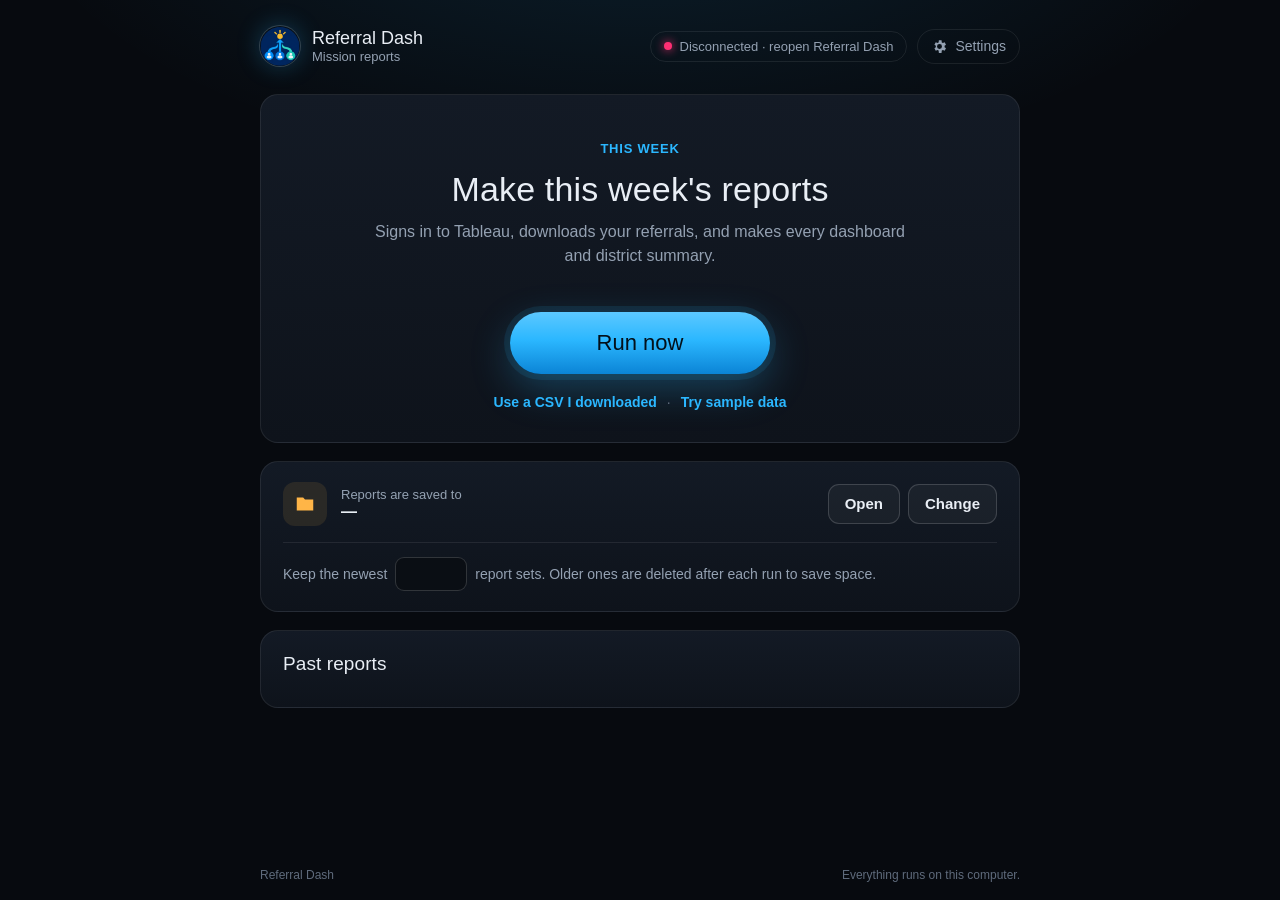
==== referral_dash/web/index.html @ c6f24693 "Shorten the report range label in Advanced settings Co-Authored-By: Claude Opus 5.5 <noreply@anthrop" ====
<!doctype html>
<html lang="en">
  <head>
    <meta charset="utf-8">
    <meta name="viewport" content="width=device-width, initial-scale=1">
    <meta name="color-scheme" content="dark">
    <meta name="theme-color" content="#070a0f">
    <link rel="icon" href="./app-icon.png">
    <link rel="stylesheet" href="./styles.css">
    <script src="./app.js" defer></script>
    <title>Referral Dash</title>
  </head>
  <body>
    <div class="app">
      <header class="topbar">
        <div class="brand">
          <img src="./app-icon.png" alt="" class="brand-mark">
          <div>
            <div class="brand-name">Referral Dash</div>
            <div class="brand-mission" id="brand-mission">Mission reports</div>
          </div>
        </div>
        <div class="top-actions">
          <span class="status-pill" id="status-pill"><i></i><span id="status-text">Connecting…</span></span>
          <button class="ghost-button" id="settings-button" data-view="settings">
            <svg viewBox="0 0 24 24" aria-hidden="true"><path d="M19.14 12.94a7.1 7.1 0 0 0 .05-.94 7.1 7.1 0 0 0-.05-.94l2.03-1.58-1.92-3.32-2.39.96a7.4 7.4 0 0 0-1.62-.94L14.88 3h-3.76l-.36 3.18c-.58.24-1.12.55-1.62.94l-2.39-.96-1.92 3.32 2.03 1.58a7.1 7.1 0 0 0-.05.94c0 .32.02.63.05.94l-2.03 1.58 1.92 3.32 2.39-.96c.5.39 1.04.7 1.62.94l.36 3.18h3.76l.36-3.18c.58-.24 1.12-.55 1.62-.94l2.39.96 1.92-3.32-2.03-1.58ZM12 15.5a3.5 3.5 0 1 1 0-7 3.5 3.5 0 0 1 0 7Z"/></svg>
            Settings
          </button>
        </div>
      </header>

      <main id="home-view" class="view">
        <section class="card run-card">
          <p class="eyebrow" id="run-eyebrow">This week</p>
          <h1 id="run-title">Make this week's reports</h1>
          <p class="lede" id="run-lede">Signs in to Tableau, downloads your referrals, and makes every dashboard and district summary.</p>
          <p class="plan-line" id="plan-line"></p>
          <button class="run-button" id="run-button" data-run="tableau">Run now</button>
          <div class="run-alternatives">
            <button class="link-button" data-run="file">Use a CSV I downloaded</button>
            <span aria-hidden="true">·</span>
            <button class="link-button" data-run="sample">Try sample data</button>
          </div>
        </section>

        <section id="work" class="card work" aria-live="polite" hidden>
          <div class="work-head">
            <div class="work-icon"><svg viewBox="0 0 24 24" aria-hidden="true"><path d="M12 2a10 10 0 1 0 10 10h-3a7 7 0 1 1-7-7V2Z"/></svg></div>
            <div class="work-copy"><strong id="work-title">Making reports</strong><span id="work-message">Starting…</span></div>
            <div class="work-time" id="work-time">0:00</div>
          </div>
          <div class="work-track"><span id="work-bar"></span></div>
          <ol class="work-steps" id="work-steps"></ol>
          <div class="work-result" id="work-result" hidden></div>
          <div class="work-actions" id="work-actions" hidden></div>
        </section>

        <section class="card save-card">
          <div class="save-row">
            <div class="save-icon"><svg viewBox="0 0 24 24" aria-hidden="true"><path d="M3 5h7l2 2h9v12H3V5Z"/></svg></div>
            <div class="save-copy">
              <small>Reports are saved to</small>
              <strong id="output-name">—</strong>
              <span id="output-path"></span>
            </div>
            <div class="save-actions">
              <button class="button" id="output-open">Open</button>
              <button class="button" id="output-change">Change</button>
            </div>
          </div>
          <div class="keep-row">
            <label for="keep-input">Keep the newest</label>
            <input id="keep-input" type="number" min="0" max="100" step="1">
            <span id="keep-help">report sets. Older ones are deleted after each run to save space.</span>
          </div>
        </section>

        <section class="card history">
          <h2>Past reports</h2>
          <div class="report-list" id="report-list"></div>
        </section>
      </main>

      <main id="settings-view" class="view" hidden>
        <section class="welcome" id="welcome">
          <p class="eyebrow">Welcome</p>
          <h1>Two quick things, once.</h1>
          <p class="lede">After this, making the week's reports is one click.</p>
        </section>
        <div class="settings-head" id="settings-head">
          <button class="ghost-button" data-view="home">
            <svg viewBox="0 0 24 24" aria-hidden="true"><path d="M20 11H7.8l5.6-5.6L12 4l-8 8 8 8 1.4-1.4L7.8 13H20v-2Z"/></svg>
            Back
          </button>
          <h1>Settings</h1>
        </div>

        <form class="card form-card" id="account-form">
          <div class="form-head">
            <span class="step" id="account-step">1</span>
            <div>
              <h2>Church account</h2>
              <p>Used to sign in to Tableau for you. It is kept in Windows Credential Manager on this computer only.</p>
            </div>
          </div>
          <div class="fields">
            <label class="wide">Missionary email<input name="email" type="email" autocomplete="email" required placeholder="The email you enter on Tableau's sign-in page"></label>
            <label>Church username<input name="username" autocomplete="username" required></label>
            <label>Password
              <span class="password-field">
                <input name="password" id="account-password" type="password" autocomplete="current-password">
                <button type="button" class="link-button" id="show-password">Show</button>
              </span>
            </label>
          </div>
          <div class="form-foot"><span class="saved-note" id="account-note"></span><button class="button button-primary" type="submit">Save account</button></div>
        </form>

        <form class="card form-card" id="mission-form">
          <div class="form-head">
            <span class="step" id="mission-step">2</span>
            <div>
              <h2>Mission</h2>
              <p>Type it exactly the way Tableau's Mission filter lists it. It is also the title on your mission dashboard.</p>
            </div>
          </div>
          <div class="fields">
            <label class="wide">Mission name<input name="mission" required maxlength="55" placeholder="Tennessee Knoxville Mission"></label>
            <label>Time zone<select name="timezone" id="timezone-select"></select></label>
          </div>
          <div class="form-foot"><span class="saved-note" id="mission-note"></span><button class="button button-primary" type="submit">Save mission</button></div>
        </form>

        <p class="setup-alt" id="setup-alt">Want to see what it makes first? <button class="link-button" data-run="sample">Try sample data</button></p>

        <details class="card advanced" id="advanced">
          <summary>
            <div><h2>Advanced</h2></div>
            <svg viewBox="0 0 24 24" aria-hidden="true"><path d="m12 15.4-6-6L7.4 8l4.6 4.6L16.6 8 18 9.4l-6 6Z"/></svg>
          </summary>
          <form id="advanced-form">
            <fieldset class="date-choice">
              <legend>Reports cover</legend>
              <label class="choice"><input type="radio" name="report_mode" value="days"><span>Past</span><input class="days-input" name="lookback_days" type="number" min="1" max="365"><span>days</span></label>
              <label class="choice"><input type="radio" name="report_mode" value="range"><span>Date range</span></label>
              <div class="date-pair" data-mode="report_mode">
                <label>From<input name="report_start" type="date"></label>
                <label>To<input name="report_end" type="date"></label>
              </div>
            </fieldset>
            <fieldset class="date-choice">
              <legend>Compare to</legend>
              <label class="choice"><input type="radio" name="compare_mode" value="days"><input class="days-input" name="compare_days" type="number" min="1" max="365"><span>days before</span></label>
              <label class="choice"><input type="radio" name="compare_mode" value="range"><span>Date range</span></label>
              <div class="date-pair" data-mode="compare_mode">
                <label>From<input name="compare_start" type="date"></label>
                <label>To<input name="compare_end" type="date"></label>
              </div>
            </fieldset>
            <p class="advanced-note" id="dates-preview"></p>
            <div class="fields">
              <label>Lightning under (minutes)<input name="lightning" type="number" min="0" max="1440"></label>
              <label>Morning begins<input name="start_time" type="time"></label>
              <label>Night begins<input name="cutoff_time" type="time"></label>
              <label>Pepper at (% found)<input name="pepper" type="number" min="0" max="100"></label>
              <label class="wide">Zones in another time zone <small>One per line, like <code>Hawaii = HST</code></small><textarea name="overrides" rows="2"></textarea></label>
              <label class="wide">Tableau workbook link<input name="tableau_view_url" required></label>
              <label class="check-row wide"><input name="show_browser" type="checkbox">Always show the browser while downloading</label>
            </div>
            <div class="form-foot"><span></span><button class="button" type="submit">Save advanced settings</button></div>
          </form>
        </details>
      </main>

      <footer><span id="footer-version">Referral Dash</span><span>Everything runs on this computer.</span></footer>
    </div>
    <div id="toast-region" class="toast-region" aria-live="assertive"></div>
  </body>
</html>
---- referral_dash/web/styles.css ----
/* Same night-dashboard look and fonts as the report pictures. */
@font-face { font-family: "Cal Sans"; src: url("./fonts/CalSans-Regular.ttf") format("truetype"); font-display: swap; }
@font-face { font-family: Nunito; src: url("./fonts/Nunito-Regular.ttf") format("truetype"); font-weight: 400; font-display: swap; }
@font-face { font-family: Nunito; src: url("./fonts/Nunito-Bold.ttf") format("truetype"); font-weight: 700; font-display: swap; }

:root {
  --page: #070a0f;
  --card: #0e131b;
  --card-raised: #131a25;
  --field: #0a0e14;
  --line: rgba(255, 255, 255, 0.08);
  --line-strong: rgba(255, 255, 255, 0.16);
  --text: #e9eef5;
  --muted: #94a1b2;
  --subtle: #5f6b7c;
  --cyan: #2bb7ff;
  --cyan-deep: #0b84d6;
  --cyan-glow: rgba(43, 183, 255, 0.28);
  --pink: #ff2f73;
  --pink-soft: rgba(255, 47, 115, 0.12);
  --green: #3ddc97;
  --green-soft: rgba(61, 220, 151, 0.12);
  --amber: #ffb547;
  --amber-soft: rgba(255, 181, 71, 0.12);
  --radius: 18px;
  font-family: Nunito, "Segoe UI", sans-serif;
  font-size: 15px;
  color: var(--text);
  background: var(--page);
  color-scheme: dark;
}

* { box-sizing: border-box; }
body {
  margin: 0;
  min-height: 100vh;
  background:
    radial-gradient(900px 420px at 50% -120px, rgba(43, 183, 255, 0.13), transparent 70%),
    var(--page);
}
button, input, select, textarea { font: inherit; color: inherit; }
button { cursor: pointer; }
button:disabled { cursor: default; opacity: 0.5; }
[hidden] { display: none !important; }
h1, h2 { margin: 0; font-family: "Cal Sans", Nunito, sans-serif; font-weight: 400; letter-spacing: 0.005em; }
h1 { font-size: 34px; line-height: 1.1; }
h2 { font-size: 19px; }
p { margin: 0; color: var(--muted); line-height: 1.5; }
code { padding: 1px 5px; border-radius: 5px; background: var(--field); color: var(--text); font-size: 12px; }
svg { fill: currentColor; }
:focus-visible { outline: 2px solid var(--cyan); outline-offset: 2px; }

.app { display: flex; flex-direction: column; gap: 18px; width: min(760px, 100% - 32px); min-height: 100vh; margin: 0 auto; padding: 22px 0 18px; }

/* ----- top bar ----- */
.topbar { display: flex; align-items: center; justify-content: space-between; gap: 12px; padding: 4px 0 10px; }
.brand { display: flex; align-items: center; gap: 12px; min-width: 0; }
.brand-mark { width: 40px; height: 40px; border-radius: 50%; box-shadow: 0 0 0 1px var(--line-strong), 0 0 24px var(--cyan-glow); }
.brand-name { font-family: "Cal Sans", Nunito, sans-serif; font-size: 18px; }
.brand-mission { overflow: hidden; max-width: 320px; color: var(--muted); font-size: 13px; text-overflow: ellipsis; white-space: nowrap; }
.top-actions { display: flex; align-items: center; gap: 10px; }

.status-pill { display: inline-flex; align-items: center; gap: 8px; padding: 7px 13px; border: 1px solid var(--line); border-radius: 999px; color: var(--muted); font-size: 13px; white-space: nowrap; }
.status-pill i { width: 8px; height: 8px; border-radius: 50%; background: var(--subtle); }
.status-pill.is-ok i { background: var(--green); box-shadow: 0 0 10px var(--green); }
.status-pill.is-busy i { background: var(--cyan); box-shadow: 0 0 10px var(--cyan); animation: pulse 1.4s infinite; }
.status-pill.is-warn i { background: var(--amber); box-shadow: 0 0 10px var(--amber); }
.status-pill.is-error i { background: var(--pink); box-shadow: 0 0 10px var(--pink); }

.ghost-button { display: inline-flex; align-items: center; gap: 7px; padding: 8px 13px; border: 1px solid var(--line); border-radius: 999px; background: transparent; color: var(--muted); font-size: 14px; }
.ghost-button svg { width: 17px; height: 17px; }
.ghost-button:hover { border-color: var(--line-strong); color: var(--text); }

/* ----- shared pieces ----- */
.view { display: flex; flex-direction: column; gap: 18px; }
.card { padding: 26px; border: 1px solid var(--line); border-radius: var(--radius); background: linear-gradient(180deg, var(--card-raised), var(--card)); }
.eyebrow { color: var(--cyan); font-size: 13px; font-weight: 700; letter-spacing: 0.06em; text-transform: uppercase; }
.lede { max-width: 540px; font-size: 16px; }

.button {
  display: inline-flex; align-items: center; justify-content: center; gap: 8px; min-height: 40px; padding: 0 16px;
  border: 1px solid var(--line-strong); border-radius: 11px; background: rgba(255, 255, 255, 0.04); font-weight: 700; white-space: nowrap;
  transition: border-color 140ms ease, background 140ms ease;
}
.button:hover:not(:disabled) { border-color: rgba(255, 255, 255, 0.3); background: rgba(255, 255, 255, 0.07); }
.button-primary { border-color: transparent; background: linear-gradient(180deg, var(--cyan), var(--cyan-deep)); color: #04111c; }
.button-primary:hover:not(:disabled) { border-color: transparent; background: linear-gradient(180deg, #5cc8ff, var(--cyan)); }
.link-button { padding: 0; border: 0; background: none; color: var(--cyan); font-weight: 700; }
.link-button:hover:not(:disabled) { text-decoration: underline; }

/* ----- run card ----- */
.run-card { display: flex; flex-direction: column; align-items: center; gap: 12px; padding: 44px 28px 32px; text-align: center; }
.run-card .lede { margin-bottom: 10px; }
.run-button {
  min-width: 260px; min-height: 62px; padding: 0 34px; border: 0; border-radius: 999px;
  background: linear-gradient(180deg, #5cc8ff, var(--cyan) 45%, var(--cyan-deep));
  color: #03101a; font-family: "Cal Sans", Nunito, sans-serif; font-size: 22px;
  box-shadow: 0 0 0 6px rgba(43, 183, 255, 0.1), 0 14px 40px var(--cyan-glow);
  transition: transform 140ms ease, box-shadow 140ms ease;
}
.run-button:hover:not(:disabled) { transform: translateY(-1px); box-shadow: 0 0 0 8px rgba(43, 183, 255, 0.14), 0 18px 48px var(--cyan-glow); }
.run-button.is-quiet { background: rgba(255, 255, 255, 0.06); color: var(--text); box-shadow: inset 0 0 0 1px var(--line-strong); }
.run-alternatives { display: flex; align-items: center; gap: 10px; margin-top: 8px; color: var(--subtle); font-size: 14px; }
.plan-line { margin-bottom: 10px; color: var(--muted); font-size: 14px; }
.plan-line.is-error { color: #ff9d8a; }

/* ----- progress ----- */
.work { display: flex; flex-direction: column; gap: 18px; }
.work-head { display: grid; grid-template-columns: 44px 1fr auto; align-items: center; gap: 14px; }
.work-icon { display: grid; place-items: center; width: 44px; height: 44px; border-radius: 50%; background: rgba(43, 183, 255, 0.12); color: var(--cyan); }
.work-icon svg { width: 24px; height: 24px; }
.work.is-running .work-icon svg { animation: spin 0.9s linear infinite; }
.work.is-done .work-icon { background: var(--green-soft); color: var(--green); }
.work.is-failed .work-icon { background: var(--pink-soft); color: var(--pink); }
.work.is-attention .work-icon { background: var(--amber-soft); color: var(--amber); }
.work-copy strong { display: block; font-family: "Cal Sans", Nunito, sans-serif; font-size: 20px; font-weight: 400; }
.work-copy span { display: block; margin-top: 3px; color: var(--muted); line-height: 1.45; overflow-wrap: anywhere; }
.work.is-failed .work-copy span { color: #ff9dbb; }
.work.is-attention .work-copy span { color: var(--amber); }
.work-time { color: var(--subtle); font-variant-numeric: tabular-nums; }
.work-track { height: 6px; overflow: hidden; border-radius: 99px; background: rgba(255, 255, 255, 0.06); }
.work-track span { display: block; height: 100%; border-radius: inherit; background: linear-gradient(90deg, var(--cyan-deep), var(--cyan)); box-shadow: 0 0 12px var(--cyan); transition: width 400ms ease; }
.work.is-done .work-track span { background: var(--green); box-shadow: 0 0 12px var(--green); }
.work.is-failed .work-track span { background: var(--pink); box-shadow: 0 0 12px var(--pink); }
.work-steps { display: grid; grid-template-columns: repeat(3, 1fr); gap: 10px; margin: 0; padding: 0; list-style: none; }
.work-steps li { display: flex; gap: 10px; padding: 12px; border: 1px solid var(--line); border-radius: 12px; background: var(--field); }
.work-steps li > span { display: grid; flex: none; place-items: center; width: 22px; height: 22px; border: 1px solid var(--line-strong); border-radius: 50%; font-size: 12px; font-weight: 700; }
.work-steps li.is-active > span { border-color: var(--cyan); border-top-color: transparent; animation: spin 0.9s linear infinite; }
.work-steps li.is-done > span { border-color: transparent; background: var(--green); color: #04140c; }
.work-steps li.is-failed > span { border-color: transparent; background: var(--pink); color: #fff; }
.work-steps strong { display: block; font-size: 14px; }
.work-steps small { display: block; margin-top: 2px; color: var(--muted); font-size: 12px; line-height: 1.4; }
.work-result { display: grid; grid-template-columns: repeat(4, 1fr); gap: 10px; }
.stat { padding: 14px; border: 1px solid var(--line); border-radius: 12px; background: var(--field); }
.stat strong { display: block; color: var(--cyan); font-family: "Cal Sans", Nunito, sans-serif; font-size: 30px; font-weight: 400; line-height: 1.1; }
.stat strong.small { font-size: 22px; line-height: 1.35; }
.stat small { display: block; margin-top: 4px; color: var(--muted); font-size: 13px; }
.result-note { grid-column: 1 / -1; color: var(--subtle); font-size: 13px; }
.work-actions { display: flex; flex-wrap: wrap; gap: 10px; }

/* ----- where reports go ----- */
.save-card { display: flex; flex-direction: column; gap: 16px; padding: 20px 22px; }
.save-row { display: grid; grid-template-columns: 44px 1fr auto; align-items: center; gap: 14px; }
.save-icon { display: grid; place-items: center; width: 44px; height: 44px; border-radius: 12px; background: rgba(255, 181, 71, 0.1); color: var(--amber); }
.save-icon svg { width: 22px; height: 22px; }
.save-copy { min-width: 0; }
.save-copy small { display: block; color: var(--muted); font-size: 13px; }
.save-copy strong { display: block; margin-top: 1px; font-size: 16px; }
.save-copy span { display: block; overflow: hidden; color: var(--subtle); font-size: 12px; text-overflow: ellipsis; white-space: nowrap; }
.save-actions { display: flex; gap: 8px; }
.keep-row { display: flex; flex-wrap: wrap; align-items: center; gap: 8px; padding-top: 14px; border-top: 1px solid var(--line); color: var(--muted); font-size: 14px; }
.keep-row label { display: inline; color: inherit; font-size: inherit; font-weight: 400; }
.keep-row input { width: 72px; min-height: 34px; padding: 0 8px; border-radius: 9px; font-size: 14px; font-weight: 700; }

/* ----- past reports ----- */
.history { display: flex; flex-direction: column; gap: 10px; padding: 22px; }
.report-list { display: flex; flex-direction: column; }
.report-row { display: flex; align-items: center; justify-content: space-between; gap: 14px; padding: 12px 0; border-top: 1px solid var(--line); }
.report-row:first-child { border-top: 0; }
.report-main { min-width: 0; }
.report-main strong { display: block; font-size: 15px; }
.report-main span { display: block; margin-top: 2px; color: var(--muted); font-size: 13px; }
.empty-state { padding: 6px 0 2px; }

/* ----- setup and settings ----- */
.welcome { display: flex; flex-direction: column; gap: 10px; padding: 26px 4px 8px; }
.settings-head { display: flex; align-items: center; gap: 16px; padding-top: 6px; }
.settings-head h1 { font-size: 28px; }
.form-card { display: flex; flex-direction: column; gap: 20px; }
.form-head { display: grid; grid-template-columns: 36px 1fr; gap: 14px; }
.form-head p { margin-top: 4px; font-size: 14px; }
.step { display: grid; place-items: center; width: 36px; height: 36px; border: 1px solid var(--cyan); border-radius: 50%; color: var(--cyan); font-family: "Cal Sans", Nunito, sans-serif; font-size: 17px; }
.step.is-done { border-color: transparent; background: var(--green); color: #04140c; }
.fields { display: grid; grid-template-columns: 1fr 1fr; gap: 14px; }
.fields .wide { grid-column: 1 / -1; }
label { display: flex; flex-direction: column; gap: 7px; color: var(--muted); font-size: 13px; font-weight: 700; }
label small { color: var(--subtle); font-weight: 400; }
input, select, textarea { width: 100%; min-height: 44px; padding: 10px 13px; border: 1px solid var(--line-strong); border-radius: 11px; background: var(--field); font-size: 15px; font-weight: 400; }
input::placeholder, textarea::placeholder { color: var(--subtle); }
input:focus, select:focus, textarea:focus { border-color: var(--cyan); outline: none; box-shadow: 0 0 0 3px rgba(43, 183, 255, 0.18); }
textarea { resize: vertical; }
.password-field { position: relative; display: block; }
.password-field input { padding-right: 64px; }
.password-field .link-button { position: absolute; top: 50%; right: 14px; transform: translateY(-50%); font-size: 13px; }
.check-row { flex-direction: row; align-items: center; gap: 10px; color: var(--text); font-size: 14px; font-weight: 400; }
.check-row input { width: 18px; min-height: 18px; accent-color: var(--cyan); }
.form-foot { display: flex; align-items: center; justify-content: space-between; gap: 12px; }
.saved-note { color: var(--green); font-size: 13px; font-weight: 700; }
.setup-alt { padding: 0 4px; text-align: center; }

.advanced { padding: 0; }
.advanced summary { display: flex; align-items: center; justify-content: space-between; gap: 12px; padding: 22px 26px; list-style: none; cursor: pointer; }
.advanced summary::-webkit-details-marker { display: none; }
.advanced summary p { margin-top: 3px; font-size: 14px; }
.advanced summary svg { width: 24px; height: 24px; color: var(--muted); transition: transform 160ms ease; }
.advanced[open] summary svg { transform: rotate(180deg); }
.advanced form { display: flex; flex-direction: column; gap: 16px; padding: 4px 26px 26px; }
.advanced-note { color: var(--subtle); font-size: 13px; }
.date-choice { display: flex; flex-direction: column; gap: 10px; margin: 0; padding: 0 0 16px; border: 0; border-bottom: 1px solid var(--line); }
.date-choice legend { padding: 0 0 10px; color: var(--text); font-size: 15px; font-weight: 700; }
.date-choice .choice { flex-direction: row; align-items: center; gap: 10px; color: var(--text); font-size: 14px; font-weight: 400; }
.date-choice .choice input[type="radio"] { width: 18px; min-height: 18px; margin: 0; accent-color: var(--cyan); }
.date-choice .days-input { width: 84px; min-height: 38px; padding: 0 10px; }
.date-pair { display: grid; grid-template-columns: 1fr 1fr; gap: 14px; padding-left: 28px; }
.date-pair input { color-scheme: dark; }

footer { display: flex; justify-content: space-between; gap: 12px; margin-top: auto; padding-top: 8px; color: var(--subtle); font-size: 12px; }

.toast-region { position: fixed; right: 20px; bottom: 20px; z-index: 20; display: flex; flex-direction: column; gap: 8px; max-width: 380px; }
.toast { padding: 12px 15px; border: 1px solid var(--line-strong); border-left: 3px solid var(--green); border-radius: 11px; background: var(--card-raised); box-shadow: 0 16px 40px rgba(0, 0, 0, 0.45); font-size: 14px; line-height: 1.45; animation: rise 160ms ease; }
.toast.error { border-left-color: var(--pink); }

@keyframes spin { to { transform: rotate(360deg); } }
@keyframes pulse { 50% { opacity: 0.35; } }
@keyframes rise { from { opacity: 0; transform: translateY(6px); } }

@media (max-width: 640px) {
  h1 { font-size: 28px; }
  .card { padding: 20px; }
  .run-button { min-width: 0; width: 100%; }
  .fields, .work-steps { grid-template-columns: 1fr; }
  .work-result { grid-template-columns: 1fr 1fr; }
  .save-row { grid-template-columns: 44px 1fr; }
  .save-actions { grid-column: 1 / -1; }
  .status-pill { display: none; }
}

@media (prefers-reduced-motion: reduce) {
  *, *::before, *::after { animation: none !important; transition: none !important; }
}
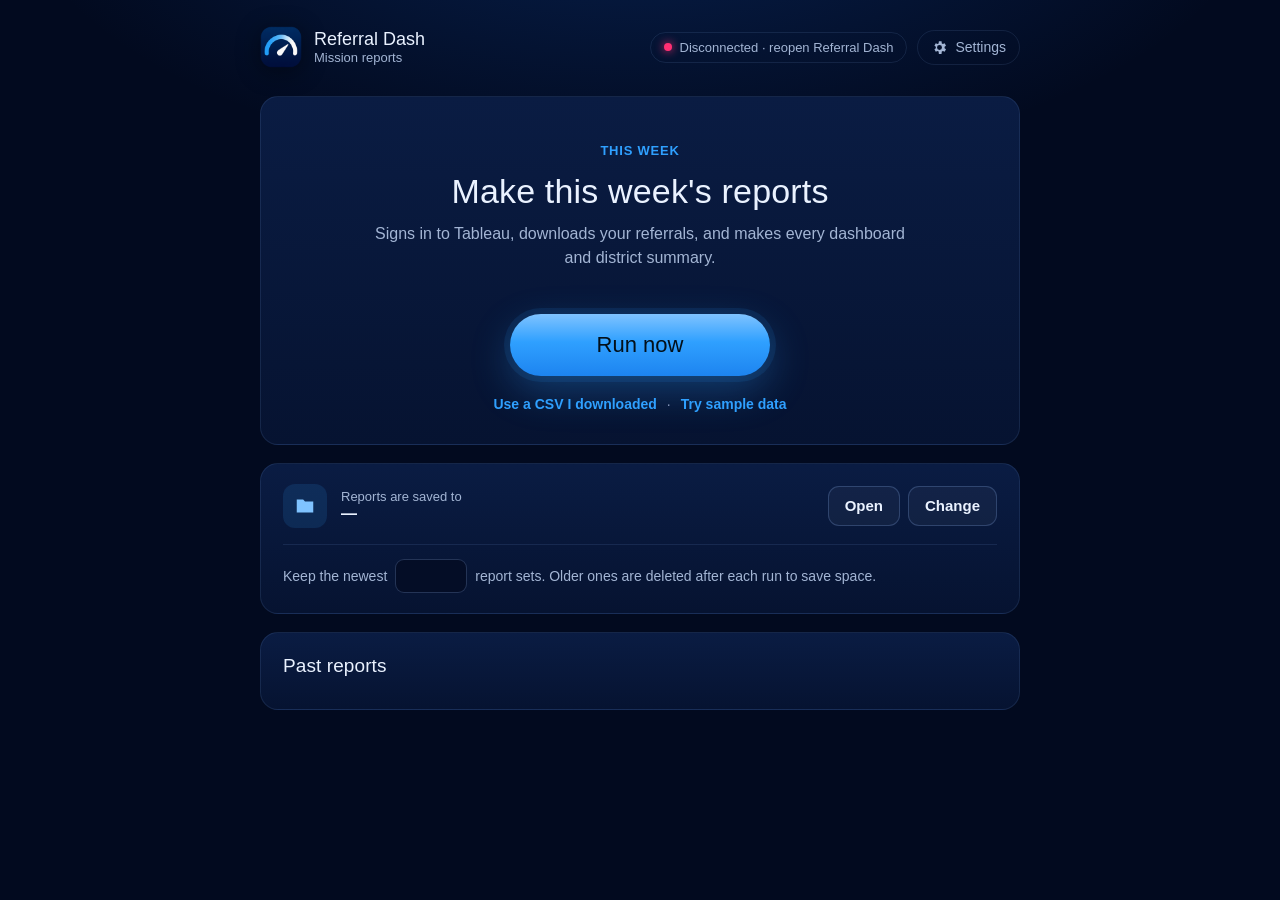
==== commit 21c89371: "Referral Dash 2.4.0: Drive picks, auto mission and time zone, new look - Google Drive: pick any fold" ====
--- a/referral_dash/web/index.html
+++ b/referral_dash/web/index.html
@@ -4,7 +4,7 @@
     <meta charset="utf-8">
     <meta name="viewport" content="width=device-width, initial-scale=1">
     <meta name="color-scheme" content="dark">
-    <meta name="theme-color" content="#070a0f">
+    <meta name="theme-color" content="#020a1f">
     <link rel="icon" href="./app-icon.png">
     <link rel="stylesheet" href="./styles.css">
     <script src="./app.js" defer></script>
@@ -43,17 +43,21 @@
           </div>
         </section>
 
-        <section id="work" class="card work" aria-live="polite" hidden>
-          <div class="work-head">
-            <div class="work-icon"><svg viewBox="0 0 24 24" aria-hidden="true"><path d="M12 2a10 10 0 1 0 10 10h-3a7 7 0 1 1-7-7V2Z"/></svg></div>
-            <div class="work-copy"><strong id="work-title">Making reports</strong><span id="work-message">Starting…</span></div>
-            <div class="work-time" id="work-time">0:00</div>
-          </div>
-          <div class="work-track"><span id="work-bar"></span></div>
-          <ol class="work-steps" id="work-steps"></ol>
-          <div class="work-result" id="work-result" hidden></div>
-          <div class="work-actions" id="work-actions" hidden></div>
-        </section>
+        <div class="work-wrap" id="work-wrap" hidden>
+          <div class="work-clip">
+            <section id="work" class="card work">
+              <div class="work-head">
+                <div class="work-icon"><svg viewBox="0 0 24 24" aria-hidden="true"><path d="M12 2a10 10 0 1 0 10 10h-3a7 7 0 1 1-7-7V2Z"/></svg></div>
+                <div class="work-copy" aria-live="polite"><strong id="work-title">Making reports</strong><span id="work-message">Starting…</span></div>
+                <div class="work-time" id="work-time">0:00</div>
+              </div>
+              <div class="work-track"><span id="work-bar"></span></div>
+              <ol class="work-steps" id="work-steps"></ol>
+              <div class="work-result" id="work-result" hidden></div>
+              <div class="work-actions" id="work-actions" hidden></div>
+            </section>
+          </div>
+        </div>
 
         <section class="card save-card">
           <div class="save-row">
@@ -68,6 +72,20 @@
               <button class="button" id="output-change">Change</button>
             </div>
           </div>
+          <div class="save-row drive-row" id="drive-row" hidden>
+            <div class="save-icon drive-icon"><svg viewBox="0 0 24 24" aria-hidden="true"><path d="M8.1 3h7.8l6.1 10.6-3.9 6.8H5.9L2 13.6 8.1 3Zm1.2 2-4.9 8.6 1.9 3.3 4.9-8.6L9.3 5Zm3.9 4.3L8.3 18h9.4l2-3.4-4.9-.1-1.6-5.2Z"/></svg></div>
+            <div class="save-copy">
+              <small>Also upload to Google Drive</small>
+              <strong id="drive-name">Not connected</strong>
+              <span id="drive-note"></span>
+            </div>
+            <div class="save-actions">
+              <button class="button" id="drive-open" hidden>Open</button>
+              <button class="button" id="drive-connect">Connect Google Drive</button>
+              <button class="button" id="drive-cancel" hidden>Cancel</button>
+              <button class="button" id="drive-disconnect" hidden>Disconnect</button>
+            </div>
+          </div>
           <div class="keep-row">
             <label for="keep-input">Keep the newest</label>
             <input id="keep-input" type="number" min="0" max="100" step="1">
@@ -83,9 +101,7 @@
 
       <main id="settings-view" class="view" hidden>
         <section class="welcome" id="welcome">
-          <p class="eyebrow">Welcome</p>
-          <h1>Two quick things, once.</h1>
-          <p class="lede">After this, making the week's reports is one click.</p>
+          <h1>Set up Referral Dash</h1>
         </section>
         <div class="settings-head" id="settings-head">
           <button class="ghost-button" data-view="home">
@@ -100,11 +116,11 @@
             <span class="step" id="account-step">1</span>
             <div>
               <h2>Church account</h2>
-              <p>Used to sign in to Tableau for you. It is kept in Windows Credential Manager on this computer only.</p>
+              <p>Signs in to Tableau for you. Stays on this PC.</p>
             </div>
           </div>
           <div class="fields">
-            <label class="wide">Missionary email<input name="email" type="email" autocomplete="email" required placeholder="The email you enter on Tableau's sign-in page"></label>
+            <label class="wide">Missionary email<input name="email" type="email" autocomplete="email" required placeholder="Your Tableau sign-in email"></label>
             <label>Church username<input name="username" autocomplete="username" required></label>
             <label>Password
               <span class="password-field">
@@ -113,7 +129,7 @@
               </span>
             </label>
           </div>
-          <div class="form-foot"><span class="saved-note" id="account-note"></span><button class="button button-primary" type="submit">Save account</button></div>
+          <div class="form-foot save-foot"><span class="saved-note" id="account-note"></span><button class="button button-primary" type="submit">Save</button></div>
         </form>
 
         <form class="card form-card" id="mission-form">
@@ -121,17 +137,18 @@
             <span class="step" id="mission-step">2</span>
             <div>
               <h2>Mission</h2>
-              <p>Type it exactly the way Tableau's Mission filter lists it. It is also the title on your mission dashboard.</p>
+              <p id="mission-help">Found in Tableau on your first run.</p>
             </div>
           </div>
           <div class="fields">
-            <label class="wide">Mission name<input name="mission" required maxlength="55" placeholder="Tennessee Knoxville Mission"></label>
+            <label class="wide">Mission name<input name="mission" maxlength="55" placeholder="Found automatically" list="mission-options" autocomplete="off"></label>
+            <datalist id="mission-options"></datalist>
             <label>Time zone<select name="timezone" id="timezone-select"></select></label>
           </div>
-          <div class="form-foot"><span class="saved-note" id="mission-note"></span><button class="button button-primary" type="submit">Save mission</button></div>
+          <div class="form-foot save-foot"><span class="saved-note" id="mission-note"></span><button class="button button-primary" type="submit">Save</button></div>
         </form>
 
-        <p class="setup-alt" id="setup-alt">Want to see what it makes first? <button class="link-button" data-run="sample">Try sample data</button></p>
+        <p class="setup-alt" id="setup-alt"><button class="link-button" data-run="sample">Try sample data first</button></p>
 
         <details class="card advanced" id="advanced">
           <summary>
@@ -139,40 +156,55 @@
             <svg viewBox="0 0 24 24" aria-hidden="true"><path d="m12 15.4-6-6L7.4 8l4.6 4.6L16.6 8 18 9.4l-6 6Z"/></svg>
           </summary>
           <form id="advanced-form">
-            <fieldset class="date-choice">
-              <legend>Reports cover</legend>
-              <label class="choice"><input type="radio" name="report_mode" value="days"><span>Past</span><input class="days-input" name="lookback_days" type="number" min="1" max="365"><span>days</span></label>
-              <label class="choice"><input type="radio" name="report_mode" value="range"><span>Date range</span></label>
+            <section class="setting-group">
+              <h3>Dates</h3>
+              <div class="setting-row">
+                <span class="setting-label">Reports cover</span>
+                <div class="segmented" role="radiogroup" aria-label="Reports cover">
+                  <label class="segment"><input type="radio" name="report_mode" value="days"><span>Past</span><input class="days-input" name="lookback_days" type="number" min="1" max="365" aria-label="Days"><span>days</span></label>
+                  <label class="segment"><input type="radio" name="report_mode" value="range"><span>Date range</span></label>
+                </div>
+              </div>
               <div class="date-pair" data-mode="report_mode">
                 <label>From<input name="report_start" type="date"></label>
                 <label>To<input name="report_end" type="date"></label>
               </div>
-            </fieldset>
-            <fieldset class="date-choice">
-              <legend>Compare to</legend>
-              <label class="choice"><input type="radio" name="compare_mode" value="days"><input class="days-input" name="compare_days" type="number" min="1" max="365"><span>days before</span></label>
-              <label class="choice"><input type="radio" name="compare_mode" value="range"><span>Date range</span></label>
+              <div class="setting-row">
+                <span class="setting-label">Compare to</span>
+                <div class="segmented" role="radiogroup" aria-label="Compare to">
+                  <label class="segment"><input type="radio" name="compare_mode" value="days"><input class="days-input" name="compare_days" type="number" min="1" max="365" aria-label="Days before"><span>days before</span></label>
+                  <label class="segment"><input type="radio" name="compare_mode" value="range"><span>Date range</span></label>
+                </div>
+              </div>
               <div class="date-pair" data-mode="compare_mode">
                 <label>From<input name="compare_start" type="date"></label>
                 <label>To<input name="compare_end" type="date"></label>
               </div>
-            </fieldset>
-            <p class="advanced-note" id="dates-preview"></p>
-            <div class="fields">
-              <label>Lightning under (minutes)<input name="lightning" type="number" min="0" max="1440"></label>
-              <label>Morning begins<input name="start_time" type="time"></label>
-              <label>Night begins<input name="cutoff_time" type="time"></label>
-              <label>Pepper at (% found)<input name="pepper" type="number" min="0" max="100"></label>
-              <label class="wide">Zones in another time zone <small>One per line, like <code>Hawaii = HST</code></small><textarea name="overrides" rows="2"></textarea></label>
-              <label class="wide">Tableau workbook link<input name="tableau_view_url" required></label>
-              <label class="check-row wide"><input name="show_browser" type="checkbox">Always show the browser while downloading</label>
-            </div>
-            <div class="form-foot"><span></span><button class="button" type="submit">Save advanced settings</button></div>
+              <p class="advanced-note" id="dates-preview"></p>
+            </section>
+
+            <section class="setting-group">
+              <h3>Dashboards</h3>
+              <div class="mini-fields">
+                <label>Speed goal<span class="unit-field"><input name="lightning" type="number" min="0" max="1440"><span>min</span></span></label>
+                <label>Find goal<span class="unit-field"><input name="pepper" type="number" min="0" max="100"><span>% found</span></span></label>
+                <label>Morning begins<input name="start_time" type="time"></label>
+                <label>Night begins<input name="cutoff_time" type="time"></label>
+              </div>
+              <label>Zones in another time zone<textarea name="overrides" rows="2" placeholder="Hawaii = Pacific/Honolulu (one per line)"></textarea></label>
+            </section>
+
+            <section class="setting-group">
+              <h3>Tableau</h3>
+              <label>Workbook link<input name="tableau_view_url" required></label>
+              <label class="switch-row"><span>Always show the browser</span><input name="show_browser" type="checkbox" class="switch"></label>
+            </section>
+
+            <div class="form-foot save-foot"><span></span><button class="button button-primary" type="submit">Save changes</button></div>
           </form>
         </details>
       </main>
 
-      <footer><span id="footer-version">Referral Dash</span><span>Everything runs on this computer.</span></footer>
     </div>
     <div id="toast-region" class="toast-region" aria-live="assertive"></div>
   </body>
--- a/referral_dash/web/styles.css
+++ b/referral_dash/web/styles.css
@@ -1,21 +1,24 @@
-/* Same night-dashboard look and fonts as the report pictures. */
+/* Night-blue look taken from the app icon: deep navy, an icon-blue accent that fades to white. */
 @font-face { font-family: "Cal Sans"; src: url("./fonts/CalSans-Regular.ttf") format("truetype"); font-display: swap; }
 @font-face { font-family: Nunito; src: url("./fonts/Nunito-Regular.ttf") format("truetype"); font-weight: 400; font-display: swap; }
 @font-face { font-family: Nunito; src: url("./fonts/Nunito-Bold.ttf") format("truetype"); font-weight: 700; font-display: swap; }
 
 :root {
-  --page: #070a0f;
-  --card: #0e131b;
-  --card-raised: #131a25;
-  --field: #0a0e14;
-  --line: rgba(255, 255, 255, 0.08);
-  --line-strong: rgba(255, 255, 255, 0.16);
-  --text: #e9eef5;
-  --muted: #94a1b2;
-  --subtle: #5f6b7c;
-  --cyan: #2bb7ff;
-  --cyan-deep: #0b84d6;
-  --cyan-glow: rgba(43, 183, 255, 0.28);
+  interpolate-size: allow-keywords;
+  --ease: cubic-bezier(0.16, 1, 0.3, 1);
+  --page: #020a1f;
+  --card: #061331;
+  --card-raised: #0a1c43;
+  --field: #040d26;
+  --line: rgba(150, 190, 255, 0.11);
+  --line-strong: rgba(150, 190, 255, 0.22);
+  --text: #eaf2ff;
+  --muted: #a3b5d4;
+  --subtle: #8496b8;
+  --cyan: #2fa0ff;
+  --cyan-deep: #1d84f0;
+  --cyan-glow: rgba(47, 160, 255, 0.30);
+  --cyan-light: #b9ddff;
   --pink: #ff2f73;
   --pink-soft: rgba(255, 47, 115, 0.12);
   --green: #3ddc97;
@@ -35,7 +38,7 @@
   margin: 0;
   min-height: 100vh;
   background:
-    radial-gradient(900px 420px at 50% -120px, rgba(43, 183, 255, 0.13), transparent 70%),
+    radial-gradient(900px 420px at 50% -120px, rgba(20, 90, 200, 0.28), transparent 70%),
     var(--page);
 }
 button, input, select, textarea { font: inherit; color: inherit; }
@@ -55,13 +58,13 @@
 /* ----- top bar ----- */
 .topbar { display: flex; align-items: center; justify-content: space-between; gap: 12px; padding: 4px 0 10px; }
 .brand { display: flex; align-items: center; gap: 12px; min-width: 0; }
-.brand-mark { width: 40px; height: 40px; border-radius: 50%; box-shadow: 0 0 0 1px var(--line-strong), 0 0 24px var(--cyan-glow); }
+.brand-mark { width: 42px; height: 42px; filter: drop-shadow(0 4px 12px rgba(0, 0, 0, 0.45)); }
 .brand-name { font-family: "Cal Sans", Nunito, sans-serif; font-size: 18px; }
 .brand-mission { overflow: hidden; max-width: 320px; color: var(--muted); font-size: 13px; text-overflow: ellipsis; white-space: nowrap; }
 .top-actions { display: flex; align-items: center; gap: 10px; }
 
-.status-pill { display: inline-flex; align-items: center; gap: 8px; padding: 7px 13px; border: 1px solid var(--line); border-radius: 999px; color: var(--muted); font-size: 13px; white-space: nowrap; }
-.status-pill i { width: 8px; height: 8px; border-radius: 50%; background: var(--subtle); }
+.status-pill { display: inline-flex; align-items: center; gap: 8px; padding: 7px 13px; border: 1px solid var(--line); border-radius: 999px; color: var(--muted); font-size: 13px; white-space: nowrap; transition: color 300ms ease; }
+.status-pill i { width: 8px; height: 8px; border-radius: 50%; background: var(--subtle); transition: background 300ms ease, box-shadow 300ms ease; }
 .status-pill.is-ok i { background: var(--green); box-shadow: 0 0 10px var(--green); }
 .status-pill.is-busy i { background: var(--cyan); box-shadow: 0 0 10px var(--cyan); animation: pulse 1.4s infinite; }
 .status-pill.is-warn i { background: var(--amber); box-shadow: 0 0 10px var(--amber); }
@@ -80,11 +83,12 @@
 .button {
   display: inline-flex; align-items: center; justify-content: center; gap: 8px; min-height: 40px; padding: 0 16px;
   border: 1px solid var(--line-strong); border-radius: 11px; background: rgba(255, 255, 255, 0.04); font-weight: 700; white-space: nowrap;
-  transition: border-color 140ms ease, background 140ms ease;
-}
+  transition: border-color 140ms ease, background 140ms ease, transform 140ms ease;
+}
+.button:active:not(:disabled) { transform: scale(0.97); }
 .button:hover:not(:disabled) { border-color: rgba(255, 255, 255, 0.3); background: rgba(255, 255, 255, 0.07); }
 .button-primary { border-color: transparent; background: linear-gradient(180deg, var(--cyan), var(--cyan-deep)); color: #04111c; }
-.button-primary:hover:not(:disabled) { border-color: transparent; background: linear-gradient(180deg, #5cc8ff, var(--cyan)); }
+.button-primary:hover:not(:disabled) { border-color: transparent; background: linear-gradient(180deg, #7fc3ff, var(--cyan)); }
 .link-button { padding: 0; border: 0; background: none; color: var(--cyan); font-weight: 700; }
 .link-button:hover:not(:disabled) { text-decoration: underline; }
 
@@ -93,12 +97,13 @@
 .run-card .lede { margin-bottom: 10px; }
 .run-button {
   min-width: 260px; min-height: 62px; padding: 0 34px; border: 0; border-radius: 999px;
-  background: linear-gradient(180deg, #5cc8ff, var(--cyan) 45%, var(--cyan-deep));
+  background: linear-gradient(180deg, #7fc3ff, var(--cyan) 45%, var(--cyan-deep));
   color: #03101a; font-family: "Cal Sans", Nunito, sans-serif; font-size: 22px;
-  box-shadow: 0 0 0 6px rgba(43, 183, 255, 0.1), 0 14px 40px var(--cyan-glow);
+  box-shadow: 0 0 0 6px rgba(47, 160, 255, 0.1), 0 14px 40px var(--cyan-glow);
   transition: transform 140ms ease, box-shadow 140ms ease;
 }
-.run-button:hover:not(:disabled) { transform: translateY(-1px); box-shadow: 0 0 0 8px rgba(43, 183, 255, 0.14), 0 18px 48px var(--cyan-glow); }
+.run-button:hover:not(:disabled) { transform: translateY(-1px); box-shadow: 0 0 0 8px rgba(47, 160, 255, 0.14), 0 18px 48px var(--cyan-glow); }
+.run-button:active:not(:disabled) { transform: translateY(0) scale(0.97); transition-duration: 80ms; }
 .run-button.is-quiet { background: rgba(255, 255, 255, 0.06); color: var(--text); box-shadow: inset 0 0 0 1px var(--line-strong); }
 .run-alternatives { display: flex; align-items: center; gap: 10px; margin-top: 8px; color: var(--subtle); font-size: 14px; }
 .plan-line { margin-bottom: 10px; color: var(--muted); font-size: 14px; }
@@ -107,7 +112,7 @@
 /* ----- progress ----- */
 .work { display: flex; flex-direction: column; gap: 18px; }
 .work-head { display: grid; grid-template-columns: 44px 1fr auto; align-items: center; gap: 14px; }
-.work-icon { display: grid; place-items: center; width: 44px; height: 44px; border-radius: 50%; background: rgba(43, 183, 255, 0.12); color: var(--cyan); }
+.work-icon { display: grid; place-items: center; width: 44px; height: 44px; border-radius: 50%; background: rgba(47, 160, 255, 0.12); color: var(--cyan); }
 .work-icon svg { width: 24px; height: 24px; }
 .work.is-running .work-icon svg { animation: spin 0.9s linear infinite; }
 .work.is-done .work-icon { background: var(--green-soft); color: var(--green); }
@@ -119,11 +124,15 @@
 .work.is-attention .work-copy span { color: var(--amber); }
 .work-time { color: var(--subtle); font-variant-numeric: tabular-nums; }
 .work-track { height: 6px; overflow: hidden; border-radius: 99px; background: rgba(255, 255, 255, 0.06); }
-.work-track span { display: block; height: 100%; border-radius: inherit; background: linear-gradient(90deg, var(--cyan-deep), var(--cyan)); box-shadow: 0 0 12px var(--cyan); transition: width 400ms ease; }
+.work-track span { position: relative; display: block; height: 100%; overflow: hidden; border-radius: inherit; background: linear-gradient(90deg, var(--cyan), var(--cyan-light)); box-shadow: 0 0 12px var(--cyan-glow); transition: width 700ms var(--ease), background 400ms ease; }
+.work.is-running .work-track span::after { content: ""; position: absolute; inset: 0; background: linear-gradient(90deg, transparent, rgba(255, 255, 255, 0.45), transparent); transform: translateX(-100%); animation: sheen 1.8s ease-in-out infinite; }
 .work.is-done .work-track span { background: var(--green); box-shadow: 0 0 12px var(--green); }
 .work.is-failed .work-track span { background: var(--pink); box-shadow: 0 0 12px var(--pink); }
-.work-steps { display: grid; grid-template-columns: repeat(3, 1fr); gap: 10px; margin: 0; padding: 0; list-style: none; }
-.work-steps li { display: flex; gap: 10px; padding: 12px; border: 1px solid var(--line); border-radius: 12px; background: var(--field); }
+.work-steps { display: grid; grid-template-columns: repeat(auto-fit, minmax(150px, 1fr)); gap: 10px; margin: 0; padding: 0; list-style: none; }
+.work-steps li { display: flex; gap: 10px; padding: 12px; border: 1px solid var(--line); border-radius: 12px; background: var(--field); transition: border-color 400ms ease, background 400ms ease; }
+.work-steps li.is-active { border-color: rgba(47, 160, 255, 0.35); }
+.work-steps li.is-done { border-color: rgba(61, 220, 151, 0.22); background: rgba(61, 220, 151, 0.05); }
+.work-steps li.is-done > span { animation: pop 360ms var(--ease); }
 .work-steps li > span { display: grid; flex: none; place-items: center; width: 22px; height: 22px; border: 1px solid var(--line-strong); border-radius: 50%; font-size: 12px; font-weight: 700; }
 .work-steps li.is-active > span { border-color: var(--cyan); border-top-color: transparent; animation: spin 0.9s linear infinite; }
 .work-steps li.is-done > span { border-color: transparent; background: var(--green); color: #04140c; }
@@ -131,7 +140,10 @@
 .work-steps strong { display: block; font-size: 14px; }
 .work-steps small { display: block; margin-top: 2px; color: var(--muted); font-size: 12px; line-height: 1.4; }
 .work-result { display: grid; grid-template-columns: repeat(4, 1fr); gap: 10px; }
-.stat { padding: 14px; border: 1px solid var(--line); border-radius: 12px; background: var(--field); }
+.stat { padding: 14px; border: 1px solid var(--line); border-radius: 12px; background: var(--field); animation: rise 420ms var(--ease) both; }
+.stat:nth-child(2) { animation-delay: 60ms; }
+.stat:nth-child(3) { animation-delay: 120ms; }
+.stat:nth-child(4) { animation-delay: 180ms; }
 .stat strong { display: block; color: var(--cyan); font-family: "Cal Sans", Nunito, sans-serif; font-size: 30px; font-weight: 400; line-height: 1.1; }
 .stat strong.small { font-size: 22px; line-height: 1.35; }
 .stat small { display: block; margin-top: 4px; color: var(--muted); font-size: 13px; }
@@ -141,25 +153,35 @@
 /* ----- where reports go ----- */
 .save-card { display: flex; flex-direction: column; gap: 16px; padding: 20px 22px; }
 .save-row { display: grid; grid-template-columns: 44px 1fr auto; align-items: center; gap: 14px; }
-.save-icon { display: grid; place-items: center; width: 44px; height: 44px; border-radius: 12px; background: rgba(255, 181, 71, 0.1); color: var(--amber); }
+.save-icon { display: grid; place-items: center; width: 44px; height: 44px; border-radius: 12px; background: rgba(47, 160, 255, 0.13); color: #7fc3ff; }
 .save-icon svg { width: 22px; height: 22px; }
 .save-copy { min-width: 0; }
 .save-copy small { display: block; color: var(--muted); font-size: 13px; }
 .save-copy strong { display: block; margin-top: 1px; font-size: 16px; }
 .save-copy span { display: block; overflow: hidden; color: var(--subtle); font-size: 12px; text-overflow: ellipsis; white-space: nowrap; }
 .save-actions { display: flex; gap: 8px; }
+.drive-row { padding-top: 14px; border-top: 1px solid var(--line); }
+.drive-row .is-error { color: #ff9d8a; }
+.result-note.is-error { color: #ff9d8a; }
 .keep-row { display: flex; flex-wrap: wrap; align-items: center; gap: 8px; padding-top: 14px; border-top: 1px solid var(--line); color: var(--muted); font-size: 14px; }
 .keep-row label { display: inline; color: inherit; font-size: inherit; font-weight: 400; }
 .keep-row input { width: 72px; min-height: 34px; padding: 0 8px; border-radius: 9px; font-size: 14px; font-weight: 700; }
 
 /* ----- past reports ----- */
 .history { display: flex; flex-direction: column; gap: 10px; padding: 22px; }
-.report-list { display: flex; flex-direction: column; }
-.report-row { display: flex; align-items: center; justify-content: space-between; gap: 14px; padding: 12px 0; border-top: 1px solid var(--line); }
-.report-row:first-child { border-top: 0; }
+.report-list { display: flex; flex-direction: column; margin: 0 -10px; }
+.report-row { display: grid; grid-template-columns: 36px minmax(0, 1fr) auto auto; align-items: center; gap: 12px; width: 100%; padding: 10px; border: 0; border-radius: 12px; background: transparent; text-align: left; transition: background 160ms ease; }
+.report-row:hover { background: rgba(255, 255, 255, 0.04); }
+.report-icon { display: grid; place-items: center; width: 36px; height: 36px; border-radius: 10px; background: rgba(47, 160, 255, 0.13); color: #7fc3ff; }
+.report-icon svg { width: 18px; height: 18px; }
 .report-main { min-width: 0; }
-.report-main strong { display: block; font-size: 15px; }
-.report-main span { display: block; margin-top: 2px; color: var(--muted); font-size: 13px; }
+.report-main strong { display: block; overflow: hidden; font-size: 15px; text-overflow: ellipsis; white-space: nowrap; }
+.report-main span { display: block; margin-top: 1px; color: var(--muted); font-size: 13px; }
+.badge { padding: 3px 9px; border-radius: 999px; background: rgba(47, 160, 255, 0.12); color: var(--cyan); font-size: 12px; font-weight: 700; }
+.report-open { display: inline-flex; align-items: center; gap: 2px; color: var(--muted); font-size: 14px; font-weight: 700; transition: color 160ms ease; }
+.report-open svg { width: 18px; height: 18px; transition: transform 200ms var(--ease); }
+.report-row:hover .report-open { color: var(--text); }
+.report-row:hover .report-open svg { transform: translateX(3px); }
 .empty-state { padding: 6px 0 2px; }
 
 /* ----- setup and settings ----- */
@@ -177,7 +199,7 @@
 label small { color: var(--subtle); font-weight: 400; }
 input, select, textarea { width: 100%; min-height: 44px; padding: 10px 13px; border: 1px solid var(--line-strong); border-radius: 11px; background: var(--field); font-size: 15px; font-weight: 400; }
 input::placeholder, textarea::placeholder { color: var(--subtle); }
-input:focus, select:focus, textarea:focus { border-color: var(--cyan); outline: none; box-shadow: 0 0 0 3px rgba(43, 183, 255, 0.18); }
+input:focus, select:focus, textarea:focus { border-color: var(--cyan); outline: none; box-shadow: 0 0 0 3px rgba(47, 160, 255, 0.18); }
 textarea { resize: vertical; }
 .password-field { position: relative; display: block; }
 .password-field input { padding-right: 64px; }
@@ -186,6 +208,11 @@
 .check-row input { width: 18px; min-height: 18px; accent-color: var(--cyan); }
 .form-foot { display: flex; align-items: center; justify-content: space-between; gap: 12px; }
 .saved-note { color: var(--green); font-size: 13px; font-weight: 700; }
+/* Save buttons show up once something changed; during setup they are always there. */
+body:not(.is-setup) form:not(.is-dirty) .save-foot .button { display: none; }
+#advanced-form:not(.is-dirty) .save-foot { display: none; }
+form.is-dirty .saved-note { visibility: hidden; }
+form.is-dirty .save-foot .button { animation: rise 220ms var(--ease); }
 .setup-alt { padding: 0 4px; text-align: center; }
 
 .advanced { padding: 0; }
@@ -194,31 +221,68 @@
 .advanced summary p { margin-top: 3px; font-size: 14px; }
 .advanced summary svg { width: 24px; height: 24px; color: var(--muted); transition: transform 160ms ease; }
 .advanced[open] summary svg { transform: rotate(180deg); }
-.advanced form { display: flex; flex-direction: column; gap: 16px; padding: 4px 26px 26px; }
+.advanced::details-content { block-size: 0; overflow: clip; transition: block-size 340ms var(--ease), content-visibility 340ms allow-discrete; }
+.advanced[open]::details-content { block-size: auto; }
+.advanced form { display: flex; flex-direction: column; gap: 22px; padding: 4px 26px 26px; }
 .advanced-note { color: var(--subtle); font-size: 13px; }
-.date-choice { display: flex; flex-direction: column; gap: 10px; margin: 0; padding: 0 0 16px; border: 0; border-bottom: 1px solid var(--line); }
-.date-choice legend { padding: 0 0 10px; color: var(--text); font-size: 15px; font-weight: 700; }
-.date-choice .choice { flex-direction: row; align-items: center; gap: 10px; color: var(--text); font-size: 14px; font-weight: 400; }
-.date-choice .choice input[type="radio"] { width: 18px; min-height: 18px; margin: 0; accent-color: var(--cyan); }
-.date-choice .days-input { width: 84px; min-height: 38px; padding: 0 10px; }
-.date-pair { display: grid; grid-template-columns: 1fr 1fr; gap: 14px; padding-left: 28px; }
+.setting-group { display: flex; flex-direction: column; gap: 14px; padding-bottom: 22px; border-bottom: 1px solid var(--line); }
+.setting-group:last-of-type { padding-bottom: 0; border-bottom: 0; }
+.setting-group h3 { margin: 0; color: var(--text); font-family: "Cal Sans", Nunito, sans-serif; font-size: 16px; font-weight: 400; }
+.setting-row { display: flex; flex-wrap: wrap; align-items: center; justify-content: space-between; gap: 10px 16px; }
+.setting-label { color: var(--muted); font-size: 14px; font-weight: 700; }
+.segmented { display: inline-flex; gap: 4px; padding: 4px; border: 1px solid var(--line-strong); border-radius: 13px; background: var(--field); }
+.segment { position: relative; flex-direction: row; align-items: center; gap: 8px; min-height: 40px; padding: 0 14px; border-radius: 9px; color: var(--muted); font-size: 14px; cursor: pointer; transition: background 200ms ease, color 200ms ease, box-shadow 200ms ease; }
+.segment:hover { color: var(--text); }
+.segment input[type="radio"] { position: absolute; width: 1px; height: 1px; min-height: 0; padding: 0; opacity: 0; pointer-events: none; }
+.segment:has(input[type="radio"]:checked) { background: rgba(47, 160, 255, 0.14); color: var(--text); box-shadow: inset 0 0 0 1px rgba(47, 160, 255, 0.5); }
+.segment:has(input[type="radio"]:focus-visible) { outline: 2px solid var(--cyan); outline-offset: 2px; }
+.segment .days-input { width: 62px; min-height: 30px; padding: 0 8px; border-radius: 8px; text-align: center; font-weight: 700; }
+.mini-fields { display: grid; grid-template-columns: 1fr 1fr; gap: 14px; }
+.unit-field { position: relative; display: block; }
+.unit-field input { padding-right: 76px; }
+.unit-field span { position: absolute; top: 50%; right: 13px; transform: translateY(-50%); color: var(--subtle); font-size: 13px; font-weight: 700; pointer-events: none; }
+.switch-row { flex-direction: row; align-items: center; justify-content: space-between; color: var(--text); font-size: 14px; font-weight: 400; }
+.switch { appearance: none; position: relative; flex: none; width: 44px; min-height: 0; height: 26px; padding: 0; border: 1px solid var(--line-strong); border-radius: 999px; background: var(--field); cursor: pointer; transition: background 220ms ease, border-color 220ms ease; }
+.switch::after { content: ""; position: absolute; top: 3px; left: 3px; width: 18px; height: 18px; border-radius: 50%; background: var(--muted); transition: transform 260ms var(--ease), background 220ms ease; }
+.switch:checked { border-color: transparent; background: var(--cyan-deep); }
+.switch:checked::after { background: #fff; transform: translateX(18px); }
+.date-pair { display: grid; grid-template-columns: 1fr 1fr; gap: 14px; animation: rise 260ms var(--ease); }
 .date-pair input { color-scheme: dark; }
 
-footer { display: flex; justify-content: space-between; gap: 12px; margin-top: auto; padding-top: 8px; color: var(--subtle); font-size: 12px; }
 
 .toast-region { position: fixed; right: 20px; bottom: 20px; z-index: 20; display: flex; flex-direction: column; gap: 8px; max-width: 380px; }
-.toast { padding: 12px 15px; border: 1px solid var(--line-strong); border-left: 3px solid var(--green); border-radius: 11px; background: var(--card-raised); box-shadow: 0 16px 40px rgba(0, 0, 0, 0.45); font-size: 14px; line-height: 1.45; animation: rise 160ms ease; }
+.toast { padding: 12px 15px; border: 1px solid var(--line-strong); border-left: 3px solid var(--green); border-radius: 11px; background: var(--card-raised); box-shadow: 0 16px 40px rgba(0, 0, 0, 0.45); font-size: 14px; line-height: 1.45; animation: toast-in 280ms var(--ease); }
+.toast.is-leaving { animation: toast-out 220ms ease forwards; }
 .toast.error { border-left-color: var(--pink); }
 
 @keyframes spin { to { transform: rotate(360deg); } }
 @keyframes pulse { 50% { opacity: 0.35; } }
 @keyframes rise { from { opacity: 0; transform: translateY(6px); } }
+@keyframes pop { from { transform: scale(0.4); } }
+@keyframes sheen { to { transform: translateX(100%); } }
+@keyframes toast-in { from { opacity: 0; transform: translateX(18px); } }
+@keyframes toast-out { to { opacity: 0; transform: translateX(18px); } }
+@keyframes view-in { from { opacity: 0; transform: translateY(10px); } }
+
+/* Switching screens: the cards settle in one after another. */
+.view.is-entering > * { animation: view-in 380ms var(--ease) both; }
+.view.is-entering > *:nth-child(2) { animation-delay: 50ms; }
+.view.is-entering > *:nth-child(3) { animation-delay: 100ms; }
+.view.is-entering > *:nth-child(4) { animation-delay: 150ms; }
+.view.is-entering > *:nth-child(n + 5) { animation-delay: 200ms; }
+
+/* A run's card opens by sliding the cards below it down. */
+.work-wrap { display: grid; grid-template-rows: 0fr; margin-bottom: -18px; opacity: 0; transition: grid-template-rows 420ms var(--ease), margin-bottom 420ms var(--ease), opacity 300ms ease; }
+.work-wrap.is-open { grid-template-rows: 1fr; margin-bottom: 0; opacity: 1; }
+.work-clip { min-height: 0; overflow: hidden; }
 
 @media (max-width: 640px) {
   h1 { font-size: 28px; }
   .card { padding: 20px; }
   .run-button { min-width: 0; width: 100%; }
-  .fields, .work-steps { grid-template-columns: 1fr; }
+  .fields, .work-steps, .mini-fields { grid-template-columns: 1fr; }
+  .report-row { grid-template-columns: 36px minmax(0, 1fr) auto; }
+  .report-row .badge { display: none; }
   .work-result { grid-template-columns: 1fr 1fr; }
   .save-row { grid-template-columns: 44px 1fr; }
   .save-actions { grid-column: 1 / -1; }
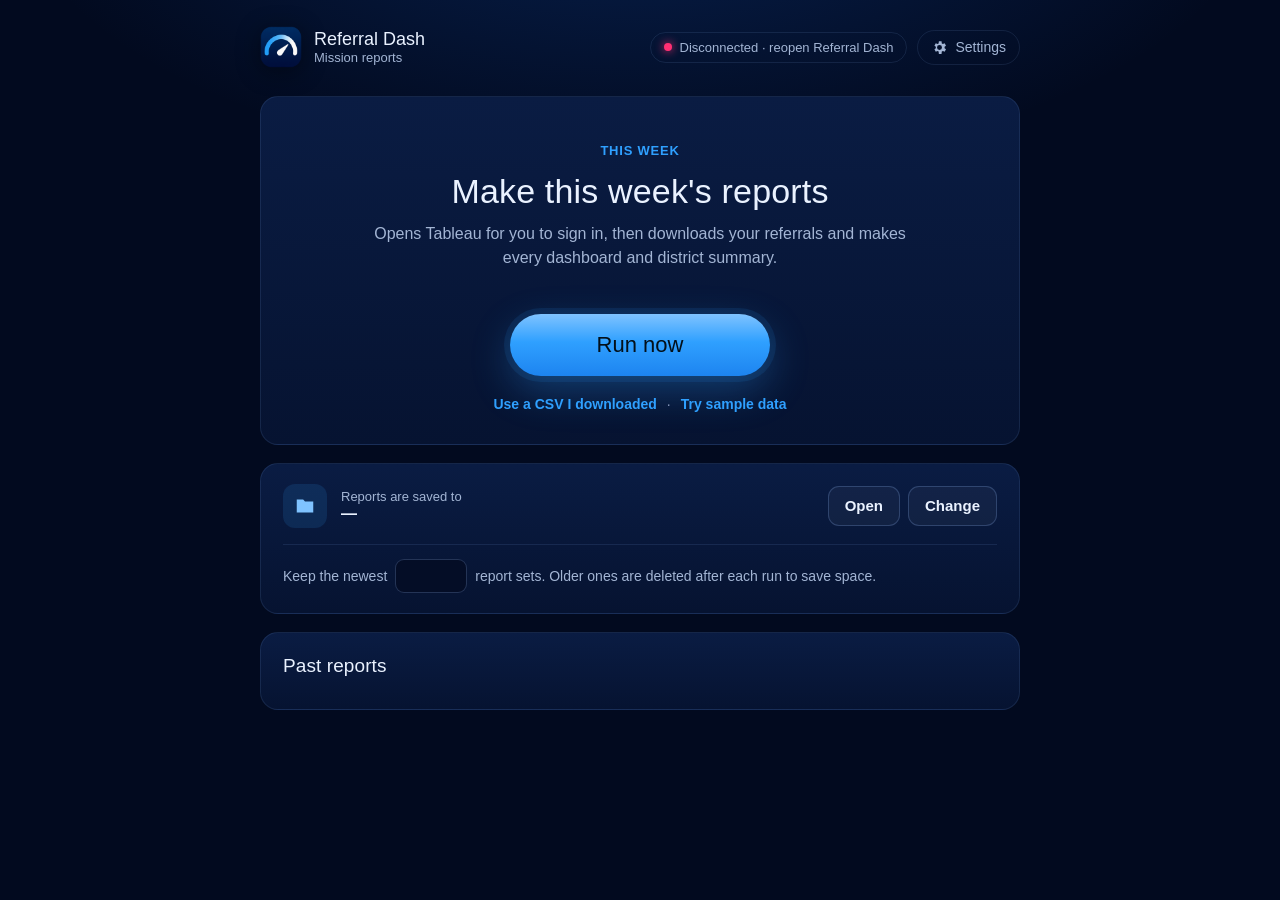
==== commit 02c10acc: "Sign in to Tableau yourself; dashboards list areas, not names (2.6.0) Each run opens a visible brows" ====
--- a/referral_dash/web/index.html
+++ b/referral_dash/web/index.html
@@ -33,7 +33,7 @@
         <section class="card run-card">
           <p class="eyebrow" id="run-eyebrow">This week</p>
           <h1 id="run-title">Make this week's reports</h1>
-          <p class="lede" id="run-lede">Signs in to Tableau, downloads your referrals, and makes every dashboard and district summary.</p>
+          <p class="lede" id="run-lede">Opens Tableau for you to sign in, then downloads your referrals and makes every dashboard and district summary.</p>
           <p class="plan-line" id="plan-line"></p>
           <button class="run-button" id="run-button" data-run="tableau">Run now</button>
           <div class="run-alternatives">
@@ -100,9 +100,6 @@
       </main>
 
       <main id="settings-view" class="view" hidden>
-        <section class="welcome" id="welcome">
-          <h1>Set up Referral Dash</h1>
-        </section>
         <div class="settings-head" id="settings-head">
           <button class="ghost-button" data-view="home">
             <svg viewBox="0 0 24 24" aria-hidden="true"><path d="M20 11H7.8l5.6-5.6L12 4l-8 8 8 8 1.4-1.4L7.8 13H20v-2Z"/></svg>
@@ -111,30 +108,8 @@
           <h1>Settings</h1>
         </div>
 
-        <form class="card form-card" id="account-form">
-          <div class="form-head">
-            <span class="step" id="account-step">1</span>
-            <div>
-              <h2>Church account</h2>
-              <p>Signs in to Tableau for you. Stays on this PC.</p>
-            </div>
-          </div>
-          <div class="fields">
-            <label class="wide">Missionary email<input name="email" type="email" autocomplete="email" required placeholder="Your Tableau sign-in email"></label>
-            <label>Church username<input name="username" autocomplete="username" required></label>
-            <label>Password
-              <span class="password-field">
-                <input name="password" id="account-password" type="password" autocomplete="current-password">
-                <button type="button" class="link-button" id="show-password">Show</button>
-              </span>
-            </label>
-          </div>
-          <div class="form-foot save-foot"><span class="saved-note" id="account-note"></span><button class="button button-primary" type="submit">Save</button></div>
-        </form>
-
         <form class="card form-card" id="mission-form">
           <div class="form-head">
-            <span class="step" id="mission-step">2</span>
             <div>
               <h2>Mission</h2>
               <p id="mission-help">Found in Tableau on your first run.</p>
@@ -147,8 +122,6 @@
           </div>
           <div class="form-foot save-foot"><span class="saved-note" id="mission-note"></span><button class="button button-primary" type="submit">Save</button></div>
         </form>
-
-        <p class="setup-alt" id="setup-alt"><button class="link-button" data-run="sample">Try sample data first</button></p>
 
         <details class="card advanced" id="advanced">
           <summary>
@@ -180,6 +153,17 @@
                 <label>From<input name="compare_start" type="date"></label>
                 <label>To<input name="compare_end" type="date"></label>
               </div>
+              <div class="setting-row">
+                <span class="setting-label">District summaries cover</span>
+                <div class="segmented" role="radiogroup" aria-label="District summaries cover">
+                  <label class="segment"><input type="radio" name="summary_mode" value="days"><span>Past</span><input class="days-input" name="summary_days" type="number" min="1" max="365" aria-label="Days"><span>days</span></label>
+                  <label class="segment"><input type="radio" name="summary_mode" value="range"><span>Date range</span></label>
+                </div>
+              </div>
+              <div class="date-pair" data-mode="summary_mode">
+                <label>From<input name="summary_start" type="date"></label>
+                <label>To<input name="summary_end" type="date"></label>
+              </div>
               <p class="advanced-note" id="dates-preview"></p>
             </section>
 
@@ -197,7 +181,6 @@
             <section class="setting-group">
               <h3>Tableau</h3>
               <label>Workbook link<input name="tableau_view_url" required></label>
-              <label class="switch-row"><span>Always show the browser</span><input name="show_browser" type="checkbox" class="switch"></label>
             </section>
 
             <div class="form-foot save-foot"><span></span><button class="button button-primary" type="submit">Save changes</button></div>
--- a/referral_dash/web/styles.css
+++ b/referral_dash/web/styles.css
@@ -224,7 +224,8 @@
 .advanced::details-content { block-size: 0; overflow: clip; transition: block-size 340ms var(--ease), content-visibility 340ms allow-discrete; }
 .advanced[open]::details-content { block-size: auto; }
 .advanced form { display: flex; flex-direction: column; gap: 22px; padding: 4px 26px 26px; }
-.advanced-note { color: var(--subtle); font-size: 13px; }
+.advanced-note { color: #ff9d8a; font-size: 13px; }
+.advanced-note:empty { display: none; }
 .setting-group { display: flex; flex-direction: column; gap: 14px; padding-bottom: 22px; border-bottom: 1px solid var(--line); }
 .setting-group:last-of-type { padding-bottom: 0; border-bottom: 0; }
 .setting-group h3 { margin: 0; color: var(--text); font-family: "Cal Sans", Nunito, sans-serif; font-size: 16px; font-weight: 400; }
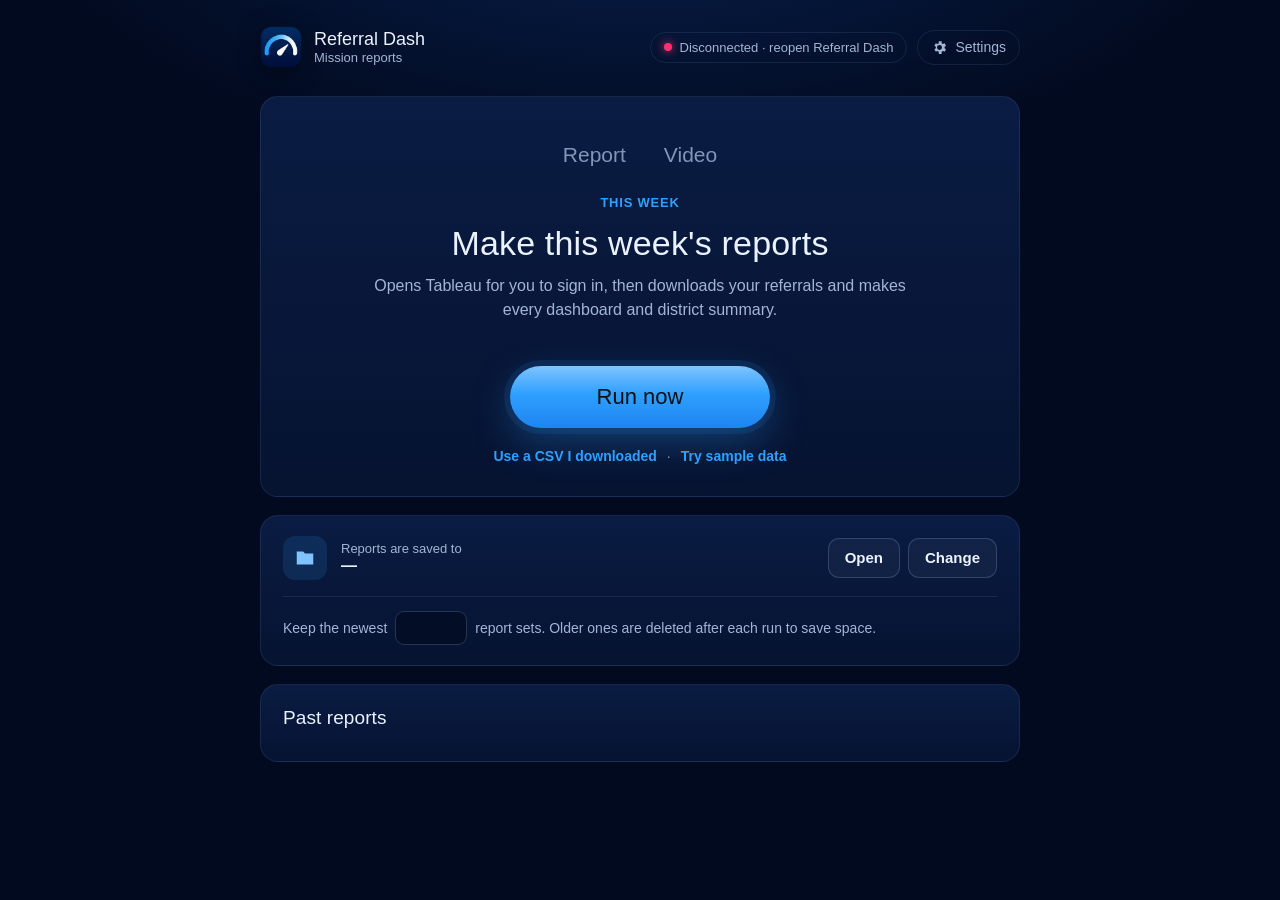
==== commit e91f1d75: "Merge 10299dbce4287c62c88ea1af42b25de42f0259a6 into e26f33d7008fb613d11ae7d391f23bb778896c9c" ====
--- a/referral_dash/web/index.html
+++ b/referral_dash/web/index.html
@@ -31,6 +31,10 @@
 
       <main id="home-view" class="view">
         <section class="card run-card">
+          <nav class="mode-tabs" role="tablist" aria-label="What to make">
+            <button class="mode-tab" role="tab" data-mode="report">Report</button>
+            <button class="mode-tab" role="tab" data-mode="video">Video</button>
+          </nav>
           <p class="eyebrow" id="run-eyebrow">This week</p>
           <h1 id="run-title">Make this week's reports</h1>
           <p class="lede" id="run-lede">Opens Tableau for you to sign in, then downloads your referrals and makes every dashboard and district summary.</p>
@@ -63,7 +67,7 @@
           <div class="save-row">
             <div class="save-icon"><svg viewBox="0 0 24 24" aria-hidden="true"><path d="M3 5h7l2 2h9v12H3V5Z"/></svg></div>
             <div class="save-copy">
-              <small>Reports are saved to</small>
+              <small id="save-label">Reports are saved to</small>
               <strong id="output-name">—</strong>
               <span id="output-path"></span>
             </div>
@@ -86,7 +90,7 @@
               <button class="button" id="drive-disconnect" hidden>Disconnect</button>
             </div>
           </div>
-          <div class="keep-row">
+          <div class="keep-row" id="keep-row">
             <label for="keep-input">Keep the newest</label>
             <input id="keep-input" type="number" min="0" max="100" step="1">
             <span id="keep-help">report sets. Older ones are deleted after each run to save space.</span>
@@ -94,7 +98,7 @@
         </section>
 
         <section class="card history">
-          <h2>Past reports</h2>
+          <h2 id="history-title">Past reports</h2>
           <div class="report-list" id="report-list"></div>
         </section>
       </main>
@@ -110,15 +114,13 @@
 
         <form class="card form-card" id="mission-form">
           <div class="form-head">
-            <div>
-              <h2>Mission</h2>
-              <p id="mission-help">Found in Tableau on your first run.</p>
-            </div>
+            <h2>Mission</h2>
+            <p id="mission-help">Found in Tableau on your first run.</p>
           </div>
           <div class="fields">
             <label class="wide">Mission name<input name="mission" maxlength="55" placeholder="Found automatically" list="mission-options" autocomplete="off"></label>
             <datalist id="mission-options"></datalist>
-            <label>Time zone<select name="timezone" id="timezone-select"></select></label>
+            <label class="wide">Time zone<select name="timezone" id="timezone-select"></select></label>
           </div>
           <div class="form-foot save-foot"><span class="saved-note" id="mission-note"></span><button class="button button-primary" type="submit">Save</button></div>
         </form>
@@ -179,6 +181,14 @@
             </section>
 
             <section class="setting-group">
+              <h3>Video</h3>
+              <div class="mini-fields">
+                <label>Referrals from<span class="unit-field"><input name="video_days" type="number" min="7" max="365"><span>days ago</span></span></label>
+              </div>
+              <p class="advanced-note">A video covers those referrals up to today. It is 42 days by default.</p>
+            </section>
+
+            <section class="setting-group">
               <h3>Tableau</h3>
               <label>Workbook link<input name="tableau_view_url" required></label>
             </section>
--- a/referral_dash/web/styles.css
+++ b/referral_dash/web/styles.css
@@ -17,7 +17,10 @@
   --subtle: #8496b8;
   --cyan: #2fa0ff;
   --cyan-deep: #1d84f0;
-  --cyan-glow: rgba(47, 160, 255, 0.30);
+  --accent-rgb: 47, 160, 255;
+  --accent-soft: #7fc3ff;
+  --glow-rgb: 20, 90, 200;
+  --cyan-glow: rgba(var(--accent-rgb), 0.30);
   --cyan-light: #b9ddff;
   --pink: #ff2f73;
   --pink-soft: rgba(255, 47, 115, 0.12);
@@ -38,7 +41,7 @@
   margin: 0;
   min-height: 100vh;
   background:
-    radial-gradient(900px 420px at 50% -120px, rgba(20, 90, 200, 0.28), transparent 70%),
+    radial-gradient(900px 420px at 50% -120px, rgba(var(--glow-rgb), 0.28), transparent 70%),
     var(--page);
 }
 button, input, select, textarea { font: inherit; color: inherit; }
@@ -99,10 +102,10 @@
   min-width: 260px; min-height: 62px; padding: 0 34px; border: 0; border-radius: 999px;
   background: linear-gradient(180deg, #7fc3ff, var(--cyan) 45%, var(--cyan-deep));
   color: #03101a; font-family: "Cal Sans", Nunito, sans-serif; font-size: 22px;
-  box-shadow: 0 0 0 6px rgba(47, 160, 255, 0.1), 0 14px 40px var(--cyan-glow);
+  box-shadow: 0 0 0 6px rgba(var(--accent-rgb), 0.1), 0 14px 40px var(--cyan-glow);
   transition: transform 140ms ease, box-shadow 140ms ease;
 }
-.run-button:hover:not(:disabled) { transform: translateY(-1px); box-shadow: 0 0 0 8px rgba(47, 160, 255, 0.14), 0 18px 48px var(--cyan-glow); }
+.run-button:hover:not(:disabled) { transform: translateY(-1px); box-shadow: 0 0 0 8px rgba(var(--accent-rgb), 0.14), 0 18px 48px var(--cyan-glow); }
 .run-button:active:not(:disabled) { transform: translateY(0) scale(0.97); transition-duration: 80ms; }
 .run-button.is-quiet { background: rgba(255, 255, 255, 0.06); color: var(--text); box-shadow: inset 0 0 0 1px var(--line-strong); }
 .run-alternatives { display: flex; align-items: center; gap: 10px; margin-top: 8px; color: var(--subtle); font-size: 14px; }
@@ -112,7 +115,7 @@
 /* ----- progress ----- */
 .work { display: flex; flex-direction: column; gap: 18px; }
 .work-head { display: grid; grid-template-columns: 44px 1fr auto; align-items: center; gap: 14px; }
-.work-icon { display: grid; place-items: center; width: 44px; height: 44px; border-radius: 50%; background: rgba(47, 160, 255, 0.12); color: var(--cyan); }
+.work-icon { display: grid; place-items: center; width: 44px; height: 44px; border-radius: 50%; background: rgba(var(--accent-rgb), 0.12); color: var(--cyan); }
 .work-icon svg { width: 24px; height: 24px; }
 .work.is-running .work-icon svg { animation: spin 0.9s linear infinite; }
 .work.is-done .work-icon { background: var(--green-soft); color: var(--green); }
@@ -130,7 +133,7 @@
 .work.is-failed .work-track span { background: var(--pink); box-shadow: 0 0 12px var(--pink); }
 .work-steps { display: grid; grid-template-columns: repeat(auto-fit, minmax(150px, 1fr)); gap: 10px; margin: 0; padding: 0; list-style: none; }
 .work-steps li { display: flex; gap: 10px; padding: 12px; border: 1px solid var(--line); border-radius: 12px; background: var(--field); transition: border-color 400ms ease, background 400ms ease; }
-.work-steps li.is-active { border-color: rgba(47, 160, 255, 0.35); }
+.work-steps li.is-active { border-color: rgba(var(--accent-rgb), 0.35); }
 .work-steps li.is-done { border-color: rgba(61, 220, 151, 0.22); background: rgba(61, 220, 151, 0.05); }
 .work-steps li.is-done > span { animation: pop 360ms var(--ease); }
 .work-steps li > span { display: grid; flex: none; place-items: center; width: 22px; height: 22px; border: 1px solid var(--line-strong); border-radius: 50%; font-size: 12px; font-weight: 700; }
@@ -153,7 +156,7 @@
 /* ----- where reports go ----- */
 .save-card { display: flex; flex-direction: column; gap: 16px; padding: 20px 22px; }
 .save-row { display: grid; grid-template-columns: 44px 1fr auto; align-items: center; gap: 14px; }
-.save-icon { display: grid; place-items: center; width: 44px; height: 44px; border-radius: 12px; background: rgba(47, 160, 255, 0.13); color: #7fc3ff; }
+.save-icon { display: grid; place-items: center; width: 44px; height: 44px; border-radius: 12px; background: rgba(var(--accent-rgb), 0.13); color: var(--accent-soft); }
 .save-icon svg { width: 22px; height: 22px; }
 .save-copy { min-width: 0; }
 .save-copy small { display: block; color: var(--muted); font-size: 13px; }
@@ -172,12 +175,12 @@
 .report-list { display: flex; flex-direction: column; margin: 0 -10px; }
 .report-row { display: grid; grid-template-columns: 36px minmax(0, 1fr) auto auto; align-items: center; gap: 12px; width: 100%; padding: 10px; border: 0; border-radius: 12px; background: transparent; text-align: left; transition: background 160ms ease; }
 .report-row:hover { background: rgba(255, 255, 255, 0.04); }
-.report-icon { display: grid; place-items: center; width: 36px; height: 36px; border-radius: 10px; background: rgba(47, 160, 255, 0.13); color: #7fc3ff; }
+.report-icon { display: grid; place-items: center; width: 36px; height: 36px; border-radius: 10px; background: rgba(var(--accent-rgb), 0.13); color: var(--accent-soft); }
 .report-icon svg { width: 18px; height: 18px; }
 .report-main { min-width: 0; }
 .report-main strong { display: block; overflow: hidden; font-size: 15px; text-overflow: ellipsis; white-space: nowrap; }
 .report-main span { display: block; margin-top: 1px; color: var(--muted); font-size: 13px; }
-.badge { padding: 3px 9px; border-radius: 999px; background: rgba(47, 160, 255, 0.12); color: var(--cyan); font-size: 12px; font-weight: 700; }
+.badge { padding: 3px 9px; border-radius: 999px; background: rgba(var(--accent-rgb), 0.12); color: var(--cyan); font-size: 12px; font-weight: 700; }
 .report-open { display: inline-flex; align-items: center; gap: 2px; color: var(--muted); font-size: 14px; font-weight: 700; transition: color 160ms ease; }
 .report-open svg { width: 18px; height: 18px; transition: transform 200ms var(--ease); }
 .report-row:hover .report-open { color: var(--text); }
@@ -185,35 +188,27 @@
 .empty-state { padding: 6px 0 2px; }
 
 /* ----- setup and settings ----- */
-.welcome { display: flex; flex-direction: column; gap: 10px; padding: 26px 4px 8px; }
 .settings-head { display: flex; align-items: center; gap: 16px; padding-top: 6px; }
 .settings-head h1 { font-size: 28px; }
 .form-card { display: flex; flex-direction: column; gap: 20px; }
-.form-head { display: grid; grid-template-columns: 36px 1fr; gap: 14px; }
-.form-head p { margin-top: 4px; font-size: 14px; }
-.step { display: grid; place-items: center; width: 36px; height: 36px; border: 1px solid var(--cyan); border-radius: 50%; color: var(--cyan); font-family: "Cal Sans", Nunito, sans-serif; font-size: 17px; }
-.step.is-done { border-color: transparent; background: var(--green); color: #04140c; }
+.form-head { display: flex; flex-direction: column; gap: 4px; }
+.form-head p { font-size: 14px; }
 .fields { display: grid; grid-template-columns: 1fr 1fr; gap: 14px; }
 .fields .wide { grid-column: 1 / -1; }
 label { display: flex; flex-direction: column; gap: 7px; color: var(--muted); font-size: 13px; font-weight: 700; }
 label small { color: var(--subtle); font-weight: 400; }
 input, select, textarea { width: 100%; min-height: 44px; padding: 10px 13px; border: 1px solid var(--line-strong); border-radius: 11px; background: var(--field); font-size: 15px; font-weight: 400; }
 input::placeholder, textarea::placeholder { color: var(--subtle); }
-input:focus, select:focus, textarea:focus { border-color: var(--cyan); outline: none; box-shadow: 0 0 0 3px rgba(47, 160, 255, 0.18); }
+input:focus, select:focus, textarea:focus { border-color: var(--cyan); outline: none; box-shadow: 0 0 0 3px rgba(var(--accent-rgb), 0.18); }
 textarea { resize: vertical; }
-.password-field { position: relative; display: block; }
-.password-field input { padding-right: 64px; }
-.password-field .link-button { position: absolute; top: 50%; right: 14px; transform: translateY(-50%); font-size: 13px; }
 .check-row { flex-direction: row; align-items: center; gap: 10px; color: var(--text); font-size: 14px; font-weight: 400; }
 .check-row input { width: 18px; min-height: 18px; accent-color: var(--cyan); }
 .form-foot { display: flex; align-items: center; justify-content: space-between; gap: 12px; }
 .saved-note { color: var(--green); font-size: 13px; font-weight: 700; }
-/* Save buttons show up once something changed; during setup they are always there. */
-body:not(.is-setup) form:not(.is-dirty) .save-foot .button { display: none; }
-#advanced-form:not(.is-dirty) .save-foot { display: none; }
+/* The save row shows up once something changed; a toast confirms the save. */
+form:not(.is-dirty) .save-foot { display: none; }
 form.is-dirty .saved-note { visibility: hidden; }
 form.is-dirty .save-foot .button { animation: rise 220ms var(--ease); }
-.setup-alt { padding: 0 4px; text-align: center; }
 
 .advanced { padding: 0; }
 .advanced summary { display: flex; align-items: center; justify-content: space-between; gap: 12px; padding: 22px 26px; list-style: none; cursor: pointer; }
@@ -235,7 +230,7 @@
 .segment { position: relative; flex-direction: row; align-items: center; gap: 8px; min-height: 40px; padding: 0 14px; border-radius: 9px; color: var(--muted); font-size: 14px; cursor: pointer; transition: background 200ms ease, color 200ms ease, box-shadow 200ms ease; }
 .segment:hover { color: var(--text); }
 .segment input[type="radio"] { position: absolute; width: 1px; height: 1px; min-height: 0; padding: 0; opacity: 0; pointer-events: none; }
-.segment:has(input[type="radio"]:checked) { background: rgba(47, 160, 255, 0.14); color: var(--text); box-shadow: inset 0 0 0 1px rgba(47, 160, 255, 0.5); }
+.segment:has(input[type="radio"]:checked) { background: rgba(var(--accent-rgb), 0.14); color: var(--text); box-shadow: inset 0 0 0 1px rgba(var(--accent-rgb), 0.5); }
 .segment:has(input[type="radio"]:focus-visible) { outline: 2px solid var(--cyan); outline-offset: 2px; }
 .segment .days-input { width: 62px; min-height: 30px; padding: 0 8px; border-radius: 8px; text-align: center; font-weight: 700; }
 .mini-fields { display: grid; grid-template-columns: 1fr 1fr; gap: 14px; }
@@ -293,3 +288,20 @@
 @media (prefers-reduced-motion: reduce) {
   *, *::before, *::after { animation: none !important; transition: none !important; }
 }
+
+/* ----- Report / Video: the video side turns the whole app purple ----- */
+.mode-tabs { display: flex; justify-content: center; gap: 34px; margin-bottom: 4px; }
+.mode-tab { position: relative; padding: 2px 2px 10px; border: 0; background: none; color: var(--subtle); font-family: "Cal Sans", Nunito, sans-serif; font-size: 21px; transition: color 0.3s var(--ease); }
+.mode-tab:hover:not(:disabled):not(.is-on) { color: var(--muted); }
+.mode-tab.is-on { color: var(--text); }
+.mode-tab.is-on::after { content: ""; position: absolute; left: 0; right: 0; bottom: 0; height: 4px; border-radius: 4px; background: var(--cyan); }
+.mode-tab:disabled { opacity: 0.5; }
+:root.video-mode {
+  --cyan: #b07bff;
+  --cyan-deep: #8f52f2;
+  --cyan-light: #e2d0ff;
+  --accent-rgb: 176, 123, 255;
+  --accent-soft: #cfb3ff;
+  --glow-rgb: 110, 52, 214;
+  --cyan-glow: rgba(176, 123, 255, 0.30);
+}
